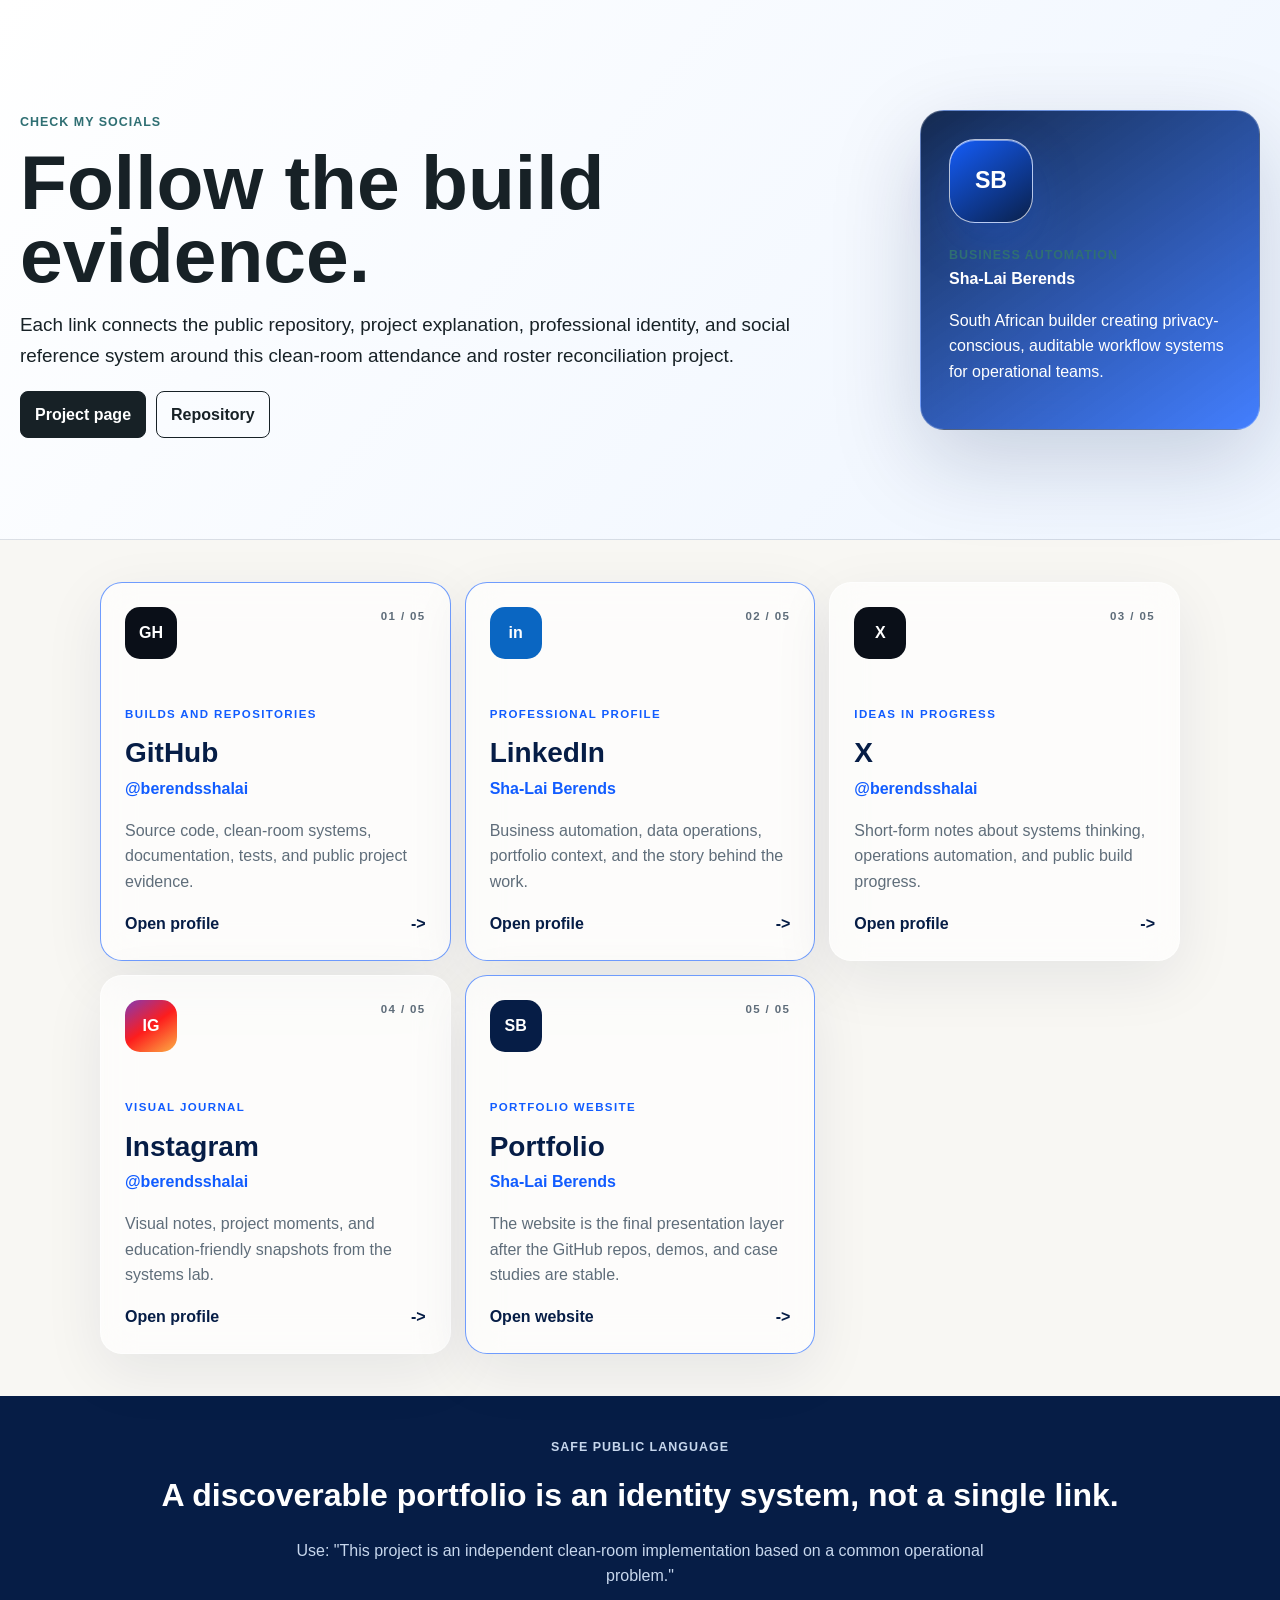
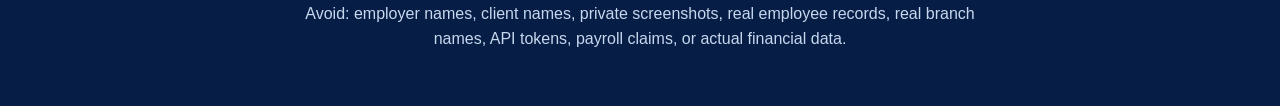
==== projects/attendance-reconciliation-engine/site/socials/index.html @ 1f8f73f0 "feat: sync roster review portfolio project" ====
<!doctype html>
<html lang="en">
  <head>
    <meta charset="utf-8" />
    <meta name="viewport" content="width=device-width, initial-scale=1" />
    <title>Check My Socials | Attendance Reconciliation Engine</title>
    <meta name="description" content="Glassmorphism social profile links and copy-ready social reference for the Attendance Reconciliation Engine by Sha-Lai Berends." />
    <link rel="stylesheet" href="../assets/styles.css" />
  </head>
  <body>
    <header class="socials-hero">
      <div class="wrap">
        <p class="eyebrow">Check my socials</p>
        <h1>Follow the build evidence.</h1>
        <p class="lede">Each link connects the public repository, project explanation, professional identity, and social reference system around this clean-room attendance and roster reconciliation project.</p>
        <div class="button-row">
          <a class="button primary" href="../">Project page</a>
          <a class="button" href="https://github.com/berendsshalai/attendance-reconciliation-engine">Repository</a>
        </div>
      </div>
      <aside class="profile-card" aria-label="Sha-Lai Berends profile summary">
        <span class="glass-logo" aria-hidden="true">SB</span>
        <span class="eyebrow">Business Automation</span>
        <strong>Sha-Lai Berends</strong>
        <p>South African builder creating privacy-conscious, auditable workflow systems for operational teams.</p>
      </aside>
    </header>

    <main>
      <section>
        <div class="wrap social-grid" aria-label="Sha-Lai Berends social and portfolio links">
          <a class="social-card featured" href="https://github.com/berendsshalai" target="_blank" rel="me noreferrer" aria-label="Open Sha-Lai Berends on GitHub">
            <div class="social-card-top"><span class="social-icon github">GH</span><small>01 / 05</small></div>
            <span class="social-signal">Builds and repositories</span>
            <h2>GitHub</h2>
            <strong>@berendsshalai</strong>
            <p>Source code, clean-room systems, documentation, tests, and public project evidence.</p>
            <span class="social-open">Open profile <span aria-hidden="true">-></span></span>
          </a>
          <a class="social-card featured" href="https://www.linkedin.com/in/sha-lai-berends" target="_blank" rel="me noreferrer" aria-label="Open Sha-Lai Berends on LinkedIn">
            <div class="social-card-top"><span class="social-icon linkedin">in</span><small>02 / 05</small></div>
            <span class="social-signal">Professional profile</span>
            <h2>LinkedIn</h2>
            <strong>Sha-Lai Berends</strong>
            <p>Business automation, data operations, portfolio context, and the story behind the work.</p>
            <span class="social-open">Open profile <span aria-hidden="true">-></span></span>
          </a>
          <a class="social-card" href="https://x.com/berendsshalai" target="_blank" rel="me noreferrer" aria-label="Open Sha-Lai Berends on X">
            <div class="social-card-top"><span class="social-icon x">X</span><small>03 / 05</small></div>
            <span class="social-signal">Ideas in progress</span>
            <h2>X</h2>
            <strong>@berendsshalai</strong>
            <p>Short-form notes about systems thinking, operations automation, and public build progress.</p>
            <span class="social-open">Open profile <span aria-hidden="true">-></span></span>
          </a>
          <a class="social-card" href="https://www.instagram.com/berendsshalai" target="_blank" rel="me noreferrer" aria-label="Open Sha-Lai Berends on Instagram">
            <div class="social-card-top"><span class="social-icon instagram">IG</span><small>04 / 05</small></div>
            <span class="social-signal">Visual journal</span>
            <h2>Instagram</h2>
            <strong>@berendsshalai</strong>
            <p>Visual notes, project moments, and education-friendly snapshots from the systems lab.</p>
            <span class="social-open">Open profile <span aria-hidden="true">-></span></span>
          </a>
          <a class="social-card featured" href="https://sha-lai-be-2a6c6108-shalaiberends.wix-site-host.com" target="_blank" rel="me noreferrer" aria-label="Open Sha-Lai Berends portfolio website">
            <div class="social-card-top"><span class="social-icon website">SB</span><small>05 / 05</small></div>
            <span class="social-signal">Portfolio website</span>
            <h2>Portfolio</h2>
            <strong>Sha-Lai Berends</strong>
            <p>The website is the final presentation layer after the GitHub repos, demos, and case studies are stable.</p>
            <span class="social-open">Open website <span aria-hidden="true">-></span></span>
          </a>
        </div>
      </section>

      <section class="socials-note">
        <div class="wrap">
          <p class="eyebrow">Safe public language</p>
          <h2>A discoverable portfolio is an identity system, not a single link.</h2>
          <p>Use: "This project is an independent clean-room implementation based on a common operational problem."</p>
          <p>Avoid: employer names, client names, private screenshots, real employee records, real branch names, API tokens, payroll claims, or actual financial data.</p>
        </div>
      </section>
    </main>
  </body>
</html>
---- projects/attendance-reconciliation-engine/site/assets/styles.css ----
:root {
  color: #172126;
  background: #f8f7f3;
  font-family: Arial, sans-serif;
  line-height: 1.6;
  --navy: #061d46;
  --blue: #115cff;
  --sky: #d7e8ff;
  --muted: #5f6d7a;
  --line: rgba(6, 29, 70, 0.14);
}

* {
  box-sizing: border-box;
}

body {
  margin: 0;
}

a {
  color: #205f63;
}

header,
section,
footer {
  padding: 42px 20px;
}

.wrap {
  max-width: 1080px;
  margin: 0 auto;
}

.hero {
  min-height: 76vh;
  display: grid;
  align-items: center;
  border-bottom: 1px solid #d8d4c8;
  background:
    radial-gradient(circle at 82% 18%, rgba(17, 92, 255, 0.12), transparent 28%),
    linear-gradient(130deg, #fff 0%, #eef5ff 100%);
}

.eyebrow {
  text-transform: uppercase;
  letter-spacing: 0.08em;
  font-weight: 700;
  color: #2f6f73;
  font-size: 0.78rem;
}

h1 {
  max-width: 920px;
  margin: 0;
  font-size: clamp(2.4rem, 6vw, 5.8rem);
  line-height: 0.95;
  letter-spacing: 0;
}

h2 {
  font-size: 2rem;
  margin: 0 0 16px;
}

h3 {
  margin: 0 0 8px;
}

.lede {
  max-width: 780px;
  font-size: 1.18rem;
}

.grid {
  display: grid;
  grid-template-columns: repeat(auto-fit, minmax(240px, 1fr));
  gap: 16px;
}

.card,
.panel {
  border: 1px solid #d8d4c8;
  border-radius: 8px;
  background: #fffefb;
  padding: 18px;
}

.metric {
  font-size: 2rem;
  font-weight: 800;
  display: block;
}

.flow {
  display: grid;
  grid-template-columns: repeat(auto-fit, minmax(150px, 1fr));
  gap: 10px;
}

.flow span {
  border: 1px solid #becfcf;
  background: #edf5f5;
  border-radius: 8px;
  padding: 12px;
  font-weight: 700;
}

code {
  background: #ece8dc;
  border-radius: 4px;
  padding: 2px 4px;
}

pre {
  overflow: auto;
  background: #172126;
  color: #f8f7f3;
  border-radius: 8px;
  padding: 16px;
}

.button-row {
  display: flex;
  flex-wrap: wrap;
  gap: 10px;
  margin-top: 20px;
}

.button {
  border: 1px solid #172126;
  border-radius: 8px;
  color: #172126;
  text-decoration: none;
  padding: 10px 14px;
  font-weight: 700;
}

.button.primary {
  background: #172126;
  color: #fff;
}

table {
  border-collapse: collapse;
  width: 100%;
  background: #fffefb;
}

th,
td {
  border: 1px solid #d8d4c8;
  padding: 10px;
  text-align: left;
  vertical-align: top;
}

th {
  background: #edf5f5;
}

footer {
  border-top: 1px solid #d8d4c8;
}

.identity-panel {
  margin-top: 28px;
  display: grid;
  grid-template-columns: 96px minmax(0, 1fr);
  gap: 18px;
  align-items: center;
  max-width: 560px;
  padding: 18px;
  border: 1px solid rgba(255, 255, 255, 0.58);
  border-radius: 22px;
  background: rgba(255, 255, 255, 0.48);
  box-shadow: 0 24px 90px rgba(6, 29, 70, 0.12);
  backdrop-filter: blur(18px);
}

.glass-logo {
  width: 84px;
  height: 84px;
  display: grid;
  place-items: center;
  border: 1px solid rgba(255, 255, 255, 0.7);
  border-radius: 26px;
  color: white;
  background:
    linear-gradient(145deg, rgba(17, 92, 255, 0.95), rgba(6, 29, 70, 0.95)),
    rgba(255, 255, 255, 0.28);
  box-shadow: inset 0 1px 0 rgba(255, 255, 255, 0.45), 0 18px 50px rgba(17, 92, 255, 0.22);
  font-size: 1.45rem;
  font-weight: 900;
}

.identity-panel strong {
  display: block;
  color: var(--navy);
  font-size: 1.05rem;
}

.identity-panel span {
  color: var(--muted);
  font-size: 0.92rem;
}

.socials-hero {
  min-height: 540px;
  display: grid;
  grid-template-columns: minmax(0, 1fr) 340px;
  gap: 56px;
  align-items: center;
  background: linear-gradient(130deg, #fff 0%, #eef5ff 100%);
  border-bottom: 1px solid var(--line);
}

.socials-hero .profile-card {
  min-height: 320px;
  display: flex;
  flex-direction: column;
  justify-content: flex-end;
  padding: 28px;
  border: 1px solid rgba(255, 255, 255, 0.25);
  border-radius: 24px;
  color: white;
  background:
    linear-gradient(145deg, rgba(6, 29, 70, 0.94), rgba(17, 92, 255, 0.78)),
    rgba(255, 255, 255, 0.2);
  box-shadow: 0 30px 90px rgba(6, 29, 70, 0.18);
  backdrop-filter: blur(20px);
}

.socials-hero .profile-card .glass-logo {
  margin-bottom: auto;
}

.social-grid {
  display: grid;
  grid-template-columns: repeat(3, minmax(0, 1fr));
  gap: 14px;
}

.social-card {
  min-height: 320px;
  display: flex;
  flex-direction: column;
  padding: 24px;
  border: 1px solid rgba(255, 255, 255, 0.6);
  border-radius: 22px;
  color: var(--navy);
  text-decoration: none;
  background: rgba(255, 255, 255, 0.64);
  box-shadow: 0 18px 60px rgba(6, 29, 70, 0.08);
  backdrop-filter: blur(16px);
  transition: transform 0.24s ease, border-color 0.24s ease, box-shadow 0.24s ease;
}

.social-card:hover {
  transform: translateY(-5px);
  border-color: rgba(17, 92, 255, 0.5);
  box-shadow: 0 30px 82px rgba(6, 29, 70, 0.14);
}

.social-card.featured {
  border-color: rgba(17, 92, 255, 0.6);
}

.social-card-top {
  display: flex;
  justify-content: space-between;
  align-items: flex-start;
}

.social-icon {
  width: 52px;
  height: 52px;
  display: grid;
  place-items: center;
  border-radius: 15px;
  color: white;
  background: var(--blue);
  font-weight: 900;
  letter-spacing: 0;
}

.social-icon.github,
.social-icon.x {
  background: #0a0f18;
}

.social-icon.linkedin {
  background: #0a66c2;
}

.social-icon.instagram {
  background: linear-gradient(145deg, #833ab4, #fd1d1d, #fcb045);
}

.social-icon.website {
  background: var(--navy);
}

.social-card small,
.social-signal {
  color: var(--muted);
  font-size: 0.72rem;
  font-weight: 800;
  text-transform: uppercase;
  letter-spacing: 0.12em;
}

.social-signal {
  margin-top: 46px;
  color: var(--blue);
}

.social-card h2 {
  margin: 8px 0 0;
  color: var(--navy);
  font-size: 1.75rem;
}

.social-card strong {
  color: var(--blue);
}

.social-card p {
  color: var(--muted);
}

.social-open {
  margin-top: auto;
  display: flex;
  justify-content: space-between;
  align-items: center;
  font-weight: 800;
}

.socials-note {
  text-align: center;
  color: white;
  background: var(--navy);
}

.socials-note h2 {
  color: white;
}

.socials-note p {
  max-width: 720px;
  margin: 0 auto 12px;
  color: #c7d7ed;
}

@media (max-width: 780px) {
  .identity-panel,
  .socials-hero {
    grid-template-columns: 1fr;
  }

  .social-grid {
    grid-template-columns: 1fr;
  }
}
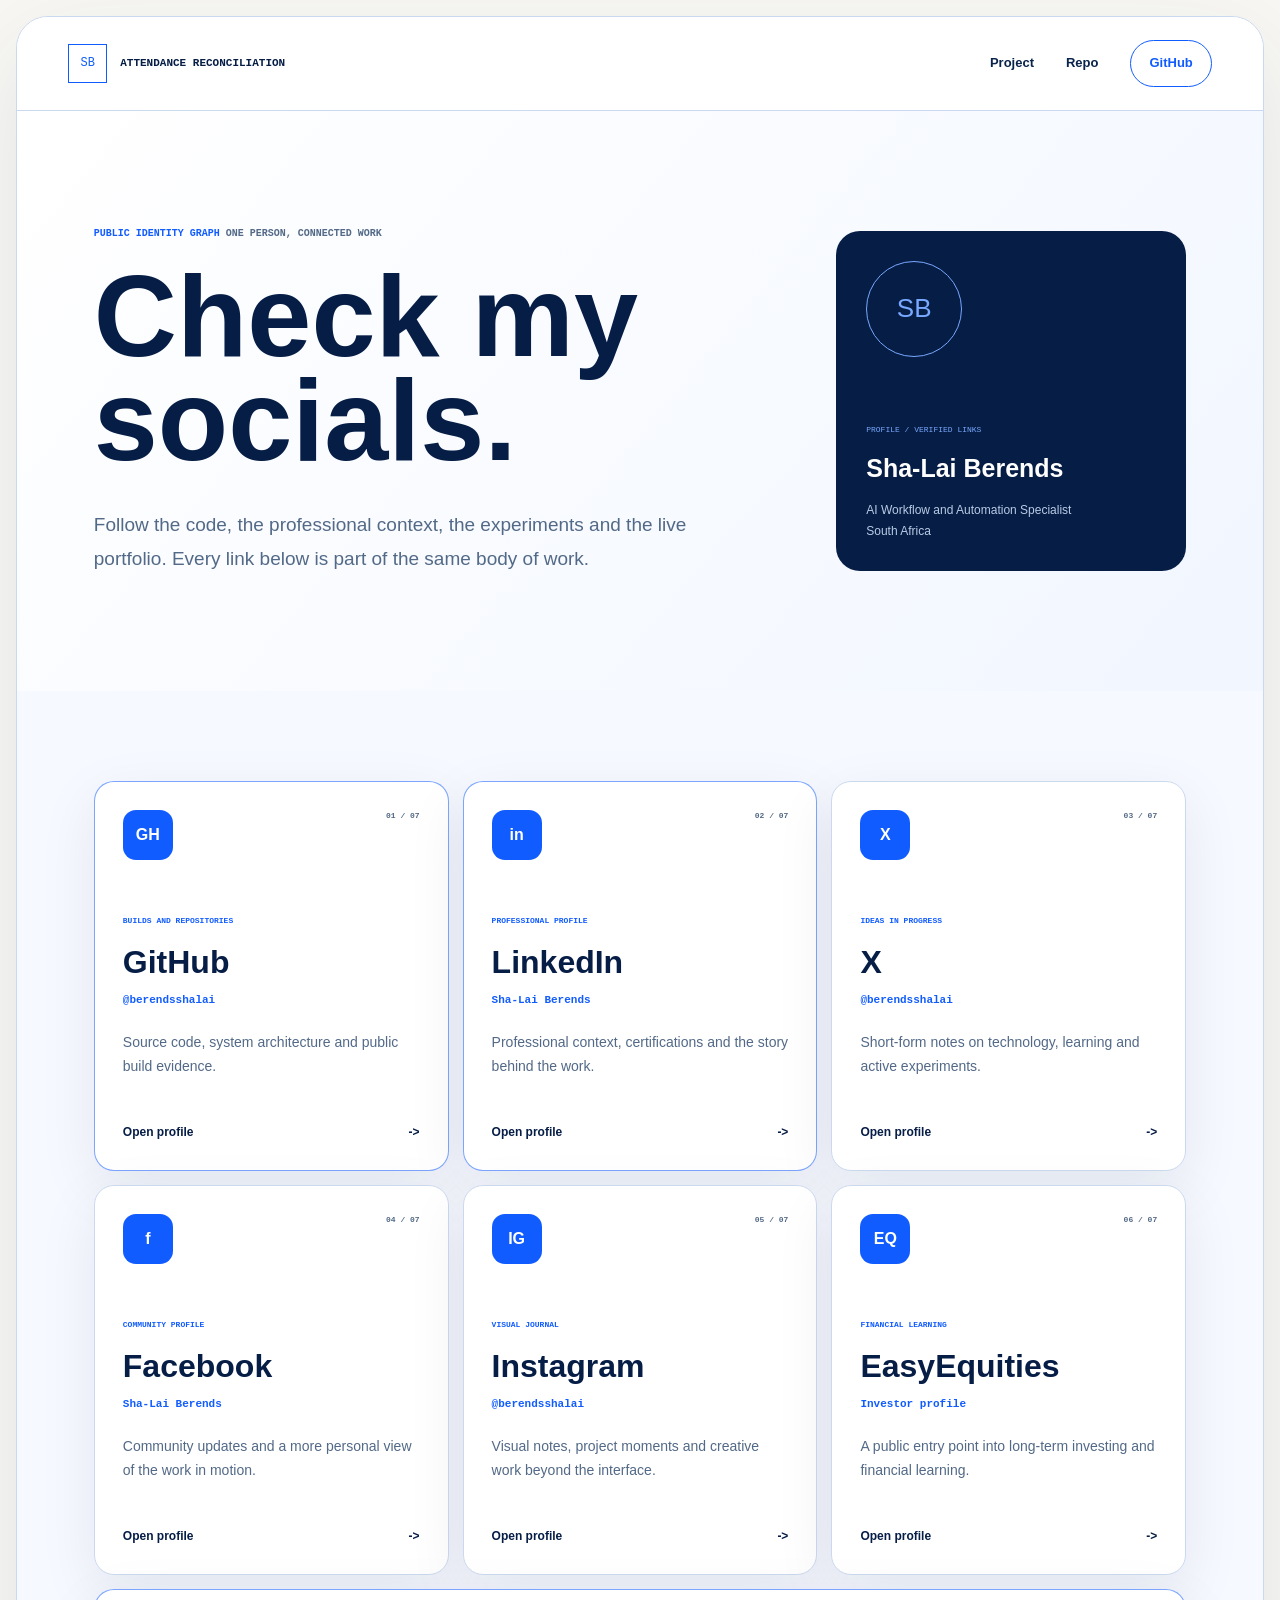
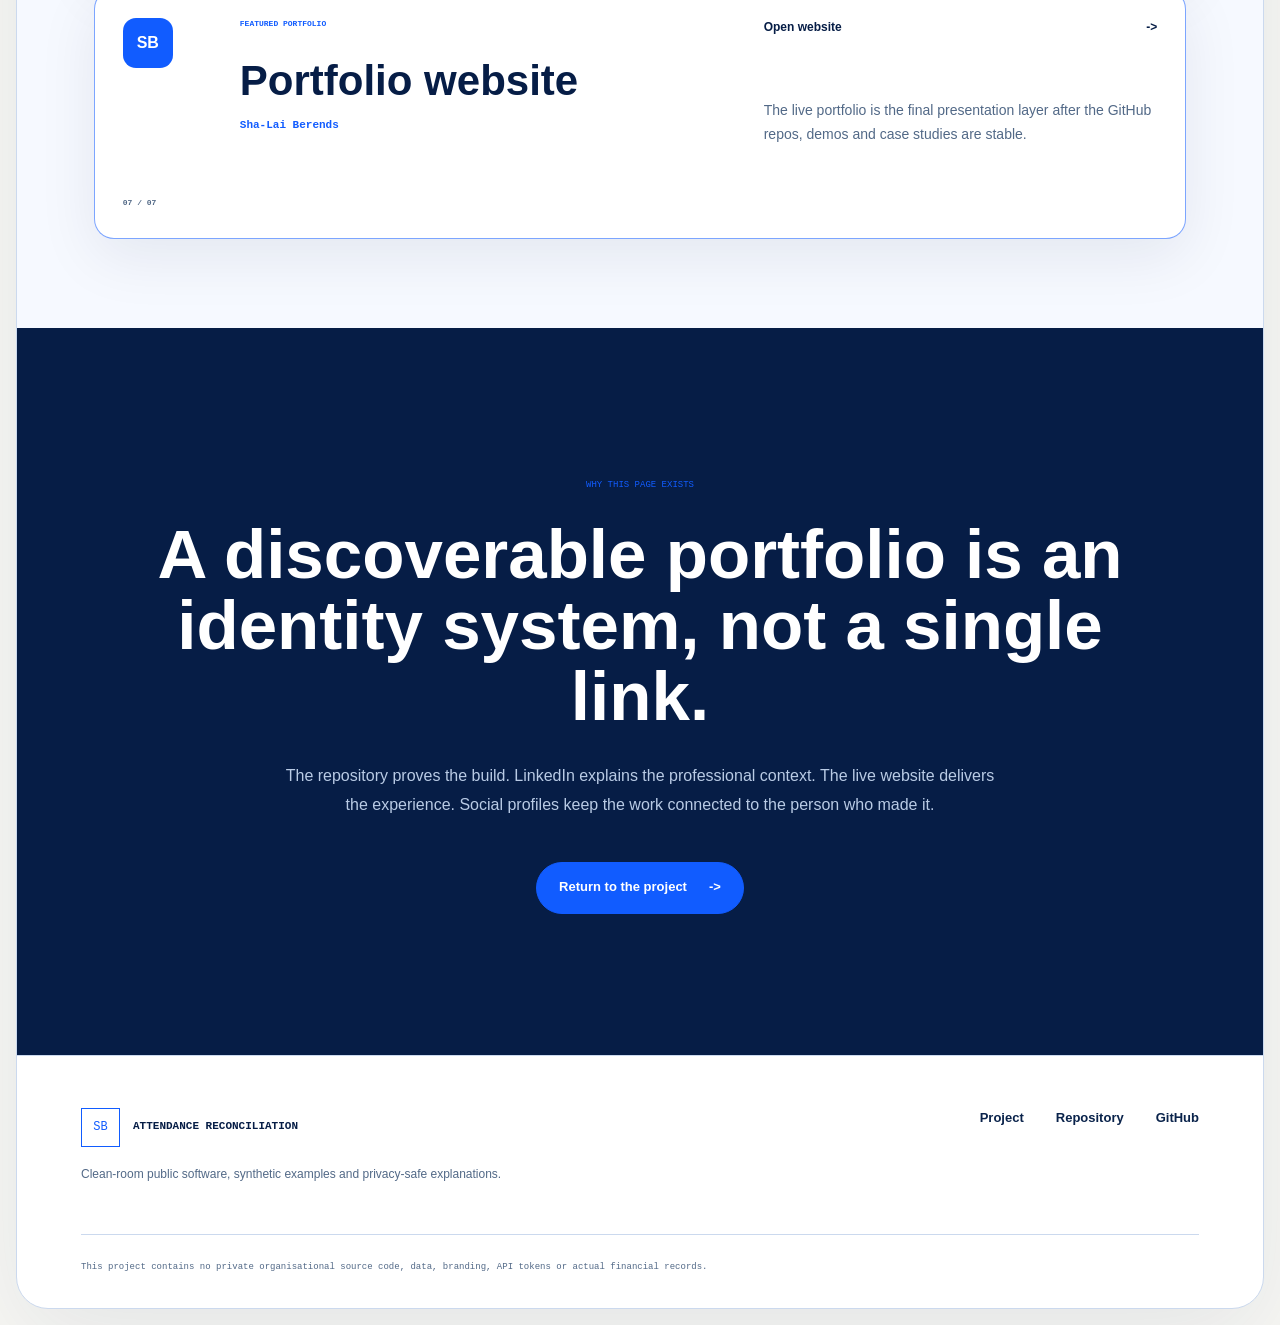
==== commit dcd5ad5f: "style: sync socials aesthetic in embedded project" ====
--- a/projects/attendance-reconciliation-engine/site/socials/index.html
+++ b/projects/attendance-reconciliation-engine/site/socials/index.html
@@ -4,82 +4,123 @@
     <meta charset="utf-8" />
     <meta name="viewport" content="width=device-width, initial-scale=1" />
     <title>Check My Socials | Attendance Reconciliation Engine</title>
-    <meta name="description" content="Glassmorphism social profile links and copy-ready social reference for the Attendance Reconciliation Engine by Sha-Lai Berends." />
+    <meta name="description" content="Social profile links and public identity graph for the Attendance Reconciliation Engine by Sha-Lai Berends." />
     <link rel="stylesheet" href="../assets/styles.css" />
   </head>
   <body>
-    <header class="socials-hero">
-      <div class="wrap">
-        <p class="eyebrow">Check my socials</p>
-        <h1>Follow the build evidence.</h1>
-        <p class="lede">Each link connects the public repository, project explanation, professional identity, and social reference system around this clean-room attendance and roster reconciliation project.</p>
-        <div class="button-row">
-          <a class="button primary" href="../">Project page</a>
-          <a class="button" href="https://github.com/berendsshalai/attendance-reconciliation-engine">Repository</a>
-        </div>
-      </div>
-      <aside class="profile-card" aria-label="Sha-Lai Berends profile summary">
-        <span class="glass-logo" aria-hidden="true">SB</span>
-        <span class="eyebrow">Business Automation</span>
-        <strong>Sha-Lai Berends</strong>
-        <p>South African builder creating privacy-conscious, auditable workflow systems for operational teams.</p>
-      </aside>
-    </header>
+    <div class="site-shell socials-shell">
+      <header class="site-header" aria-label="Site navigation">
+        <a class="wordmark" href="../" aria-label="Attendance Reconciliation Engine home">
+          <span>SB</span>
+          <strong>ATTENDANCE RECONCILIATION</strong>
+        </a>
+        <nav aria-label="Primary navigation">
+          <a href="../">Project</a>
+          <a href="https://github.com/berendsshalai/attendance-reconciliation-engine">Repo</a>
+          <a class="nav-cta" href="https://github.com/berendsshalai">GitHub</a>
+        </nav>
+      </header>
 
-    <main>
-      <section>
-        <div class="wrap social-grid" aria-label="Sha-Lai Berends social and portfolio links">
-          <a class="social-card featured" href="https://github.com/berendsshalai" target="_blank" rel="me noreferrer" aria-label="Open Sha-Lai Berends on GitHub">
-            <div class="social-card-top"><span class="social-icon github">GH</span><small>01 / 05</small></div>
+      <main>
+        <section class="socials-hero" aria-labelledby="socials-title">
+          <div>
+            <p class="eyebrow"><span>PUBLIC IDENTITY GRAPH</span> ONE PERSON, CONNECTED WORK</p>
+            <h1 id="socials-title">Check my socials.</h1>
+            <p>Follow the code, the professional context, the experiments and the live portfolio. Every link below is part of the same body of work.</p>
+          </div>
+          <aside aria-label="Sha-Lai Berends profile summary">
+            <div class="profile-monogram">SB</div>
+            <span>PROFILE / VERIFIED LINKS</span>
+            <strong>Sha-Lai Berends</strong>
+            <p>AI Workflow and Automation Specialist<br />South Africa</p>
+          </aside>
+        </section>
+
+        <section class="social-grid" aria-label="Sha-Lai Berends social and portfolio links">
+          <a class="social-card featured" href="https://github.com/berendsshalai" target="_blank" rel="me noreferrer" aria-label="Open Sha-Lai Berends on GitHub in a new tab">
+            <div class="social-card-top"><span class="social-icon social-icon-github">GH</span><small>01 / 07</small></div>
             <span class="social-signal">Builds and repositories</span>
             <h2>GitHub</h2>
             <strong>@berendsshalai</strong>
-            <p>Source code, clean-room systems, documentation, tests, and public project evidence.</p>
+            <p>Source code, system architecture and public build evidence.</p>
             <span class="social-open">Open profile <span aria-hidden="true">-></span></span>
           </a>
-          <a class="social-card featured" href="https://www.linkedin.com/in/sha-lai-berends" target="_blank" rel="me noreferrer" aria-label="Open Sha-Lai Berends on LinkedIn">
-            <div class="social-card-top"><span class="social-icon linkedin">in</span><small>02 / 05</small></div>
+
+          <a class="social-card featured" href="https://www.linkedin.com/in/sha-lai-berends" target="_blank" rel="me noreferrer" aria-label="Open Sha-Lai Berends on LinkedIn in a new tab">
+            <div class="social-card-top"><span class="social-icon social-icon-linkedin">in</span><small>02 / 07</small></div>
             <span class="social-signal">Professional profile</span>
             <h2>LinkedIn</h2>
             <strong>Sha-Lai Berends</strong>
-            <p>Business automation, data operations, portfolio context, and the story behind the work.</p>
+            <p>Professional context, certifications and the story behind the work.</p>
             <span class="social-open">Open profile <span aria-hidden="true">-></span></span>
           </a>
-          <a class="social-card" href="https://x.com/berendsshalai" target="_blank" rel="me noreferrer" aria-label="Open Sha-Lai Berends on X">
-            <div class="social-card-top"><span class="social-icon x">X</span><small>03 / 05</small></div>
+
+          <a class="social-card" href="https://x.com/berendsshalai" target="_blank" rel="me noreferrer" aria-label="Open Sha-Lai Berends on X in a new tab">
+            <div class="social-card-top"><span class="social-icon social-icon-x">X</span><small>03 / 07</small></div>
             <span class="social-signal">Ideas in progress</span>
             <h2>X</h2>
             <strong>@berendsshalai</strong>
-            <p>Short-form notes about systems thinking, operations automation, and public build progress.</p>
+            <p>Short-form notes on technology, learning and active experiments.</p>
             <span class="social-open">Open profile <span aria-hidden="true">-></span></span>
           </a>
-          <a class="social-card" href="https://www.instagram.com/berendsshalai" target="_blank" rel="me noreferrer" aria-label="Open Sha-Lai Berends on Instagram">
-            <div class="social-card-top"><span class="social-icon instagram">IG</span><small>04 / 05</small></div>
+
+          <a class="social-card" href="https://www.facebook.com/p/Sha-Lai-Berends-61591546301365/" target="_blank" rel="me noreferrer" aria-label="Open Sha-Lai Berends on Facebook in a new tab">
+            <div class="social-card-top"><span class="social-icon social-icon-facebook">f</span><small>04 / 07</small></div>
+            <span class="social-signal">Community profile</span>
+            <h2>Facebook</h2>
+            <strong>Sha-Lai Berends</strong>
+            <p>Community updates and a more personal view of the work in motion.</p>
+            <span class="social-open">Open profile <span aria-hidden="true">-></span></span>
+          </a>
+
+          <a class="social-card" href="https://www.instagram.com/berendsshalai" target="_blank" rel="me noreferrer" aria-label="Open Sha-Lai Berends on Instagram in a new tab">
+            <div class="social-card-top"><span class="social-icon social-icon-instagram">IG</span><small>05 / 07</small></div>
             <span class="social-signal">Visual journal</span>
             <h2>Instagram</h2>
             <strong>@berendsshalai</strong>
-            <p>Visual notes, project moments, and education-friendly snapshots from the systems lab.</p>
+            <p>Visual notes, project moments and creative work beyond the interface.</p>
             <span class="social-open">Open profile <span aria-hidden="true">-></span></span>
           </a>
-          <a class="social-card featured" href="https://sha-lai-be-2a6c6108-shalaiberends.wix-site-host.com" target="_blank" rel="me noreferrer" aria-label="Open Sha-Lai Berends portfolio website">
-            <div class="social-card-top"><span class="social-icon website">SB</span><small>05 / 05</small></div>
-            <span class="social-signal">Portfolio website</span>
-            <h2>Portfolio</h2>
+
+          <a class="social-card" href="https://bit.ly/3sA5312" target="_blank" rel="me noreferrer" aria-label="Open Sha-Lai Berends EasyEquities profile in a new tab">
+            <div class="social-card-top"><span class="social-icon social-icon-easyequities">EQ</span><small>06 / 07</small></div>
+            <span class="social-signal">Financial learning</span>
+            <h2>EasyEquities</h2>
+            <strong>Investor profile</strong>
+            <p>A public entry point into long-term investing and financial learning.</p>
+            <span class="social-open">Open profile <span aria-hidden="true">-></span></span>
+          </a>
+
+          <a class="social-card featured" href="https://sha-lai-be-2a6c6108-shalaiberends.wix-site-host.com" target="_blank" rel="me noreferrer" aria-label="Open Sha-Lai Berends portfolio website in a new tab">
+            <div class="social-card-top"><span class="social-icon social-icon-website">SB</span><small>07 / 07</small></div>
+            <span class="social-signal">Featured portfolio</span>
+            <h2>Portfolio website</h2>
             <strong>Sha-Lai Berends</strong>
-            <p>The website is the final presentation layer after the GitHub repos, demos, and case studies are stable.</p>
+            <p>The live portfolio is the final presentation layer after the GitHub repos, demos and case studies are stable.</p>
             <span class="social-open">Open website <span aria-hidden="true">-></span></span>
           </a>
+        </section>
+
+        <section class="socials-note" aria-labelledby="socials-note-title">
+          <span>WHY THIS PAGE EXISTS</span>
+          <h2 id="socials-note-title">A discoverable portfolio is an identity system, not a single link.</h2>
+          <p>The repository proves the build. LinkedIn explains the professional context. The live website delivers the experience. Social profiles keep the work connected to the person who made it.</p>
+          <a href="../" class="button button-primary">Return to the project <span aria-hidden="true">-></span></a>
+        </section>
+      </main>
+
+      <footer class="site-footer">
+        <div>
+          <a class="wordmark" href="../"><span>SB</span><strong>ATTENDANCE RECONCILIATION</strong></a>
+          <p>Clean-room public software, synthetic examples and privacy-safe explanations.</p>
         </div>
-      </section>
-
-      <section class="socials-note">
-        <div class="wrap">
-          <p class="eyebrow">Safe public language</p>
-          <h2>A discoverable portfolio is an identity system, not a single link.</h2>
-          <p>Use: "This project is an independent clean-room implementation based on a common operational problem."</p>
-          <p>Avoid: employer names, client names, private screenshots, real employee records, real branch names, API tokens, payroll claims, or actual financial data.</p>
-        </div>
-      </section>
-    </main>
+        <nav aria-label="Footer navigation">
+          <a href="../">Project</a>
+          <a href="https://github.com/berendsshalai/attendance-reconciliation-engine">Repository</a>
+          <a href="https://github.com/berendsshalai">GitHub</a>
+        </nav>
+        <small>This project contains no private organisational source code, data, branding, API tokens or actual financial records.</small>
+      </footer>
+    </div>
   </body>
 </html>
--- a/projects/attendance-reconciliation-engine/site/assets/styles.css
+++ b/projects/attendance-reconciliation-engine/site/assets/styles.css
@@ -364,3 +364,513 @@
     grid-template-columns: 1fr;
   }
 }
+
+/* Reference socials system: aligned to berendsshalai-project-systemtoportfolio/socials. */
+.site-shell {
+  width: min(1500px, calc(100% - 32px));
+  margin: 16px auto;
+  background: #fff;
+  border: 1px solid #cbd9ee;
+  border-radius: 32px;
+  overflow: hidden;
+  box-shadow: 0 30px 100px rgba(17, 54, 111, 0.09);
+}
+
+.site-header {
+  min-height: 94px;
+  padding: 20px clamp(24px, 4vw, 68px);
+  display: flex;
+  justify-content: space-between;
+  align-items: center;
+  border-bottom: 1px solid #cbd9ee;
+  background: rgba(255, 255, 255, 0.92);
+  backdrop-filter: blur(18px);
+}
+
+.wordmark {
+  display: inline-flex;
+  align-items: center;
+  gap: 13px;
+  color: #061d46;
+  text-decoration: none;
+}
+
+.wordmark span {
+  width: 39px;
+  height: 39px;
+  display: grid;
+  place-items: center;
+  border: 1px solid #115cff;
+  color: #115cff;
+  font-family: Consolas, monospace;
+  font-size: 12px;
+}
+
+.wordmark strong {
+  color: #061d46;
+  font-family: Consolas, monospace;
+  font-size: 11px;
+  letter-spacing: 0;
+}
+
+.site-header nav,
+.site-footer nav {
+  display: flex;
+  align-items: center;
+  gap: clamp(18px, 2.5vw, 42px);
+}
+
+.site-header nav a,
+.site-footer nav a {
+  color: #0a234b;
+  text-decoration: none;
+  font-size: 13px;
+  font-weight: 700;
+}
+
+.site-header nav a:hover,
+.site-footer nav a:hover {
+  color: #115cff;
+}
+
+.site-header .nav-cta {
+  padding: 12px 18px;
+  border: 1px solid #115cff;
+  border-radius: 999px;
+  color: #115cff;
+}
+
+.socials-shell .eyebrow {
+  margin: 0 0 24px;
+  color: #526987;
+  font-family: Consolas, monospace;
+  font-size: 10px;
+  line-height: 1.5;
+  letter-spacing: 0;
+}
+
+.socials-shell .eyebrow span,
+.socials-note > span {
+  color: #115cff;
+}
+
+.socials-shell .button {
+  min-height: 52px;
+  padding: 0 22px;
+  display: inline-flex;
+  align-items: center;
+  justify-content: center;
+  gap: 22px;
+  border-radius: 999px;
+  text-decoration: none;
+  font-size: 13px;
+  font-weight: 800;
+  transition: transform 0.25s ease, background-color 0.25s ease, color 0.25s ease;
+}
+
+.socials-shell .button:hover {
+  transform: translateY(-2px);
+}
+
+.socials-shell .button-primary {
+  color: white;
+  background: #115cff;
+  border: 1px solid #115cff;
+}
+
+.socials-shell .button-primary:hover {
+  background: #061d46;
+  border-color: #061d46;
+}
+
+.socials-shell .socials-hero {
+  min-height: 520px;
+  padding: clamp(70px, 9vw, 130px) clamp(24px, 6vw, 96px);
+  display: grid;
+  grid-template-columns: 1fr 350px;
+  gap: 80px;
+  align-items: center;
+  background: linear-gradient(130deg, #fff 0%, #f1f6ff 100%);
+  border-bottom: 0;
+}
+
+.socials-hero h1 {
+  margin: 0;
+  color: #061d46;
+  font-size: clamp(64px, 9vw, 138px);
+  line-height: 0.9;
+  letter-spacing: 0;
+}
+
+.socials-hero > div > p:last-child {
+  max-width: 700px;
+  margin: 35px 0 0;
+  color: #526987;
+  font-size: 19px;
+  line-height: 1.8;
+}
+
+.socials-hero aside {
+  min-height: 340px;
+  padding: 30px;
+  display: flex;
+  flex-direction: column;
+  justify-content: flex-end;
+  color: white;
+  border-radius: 24px;
+  background: #061d46;
+}
+
+.profile-monogram {
+  width: 96px;
+  height: 96px;
+  margin: 0 0 auto;
+  display: grid;
+  place-items: center;
+  border: 1px solid #79a8ff;
+  border-radius: 50%;
+  color: #79a8ff;
+  font-size: 26px;
+}
+
+.socials-hero aside > span {
+  color: #79a8ff;
+  font-family: Consolas, monospace;
+  font-size: 8px;
+  letter-spacing: 0;
+}
+
+.socials-hero aside > strong {
+  margin-top: 11px;
+  font-size: 25px;
+}
+
+.socials-hero aside p {
+  margin: 12px 0 0;
+  color: #b9cbe5;
+  font-size: 12px;
+  line-height: 1.7;
+}
+
+.socials-shell .social-grid {
+  padding: clamp(60px, 7vw, 105px) clamp(24px, 6vw, 96px);
+  display: grid;
+  grid-template-columns: repeat(3, 1fr);
+  gap: 14px;
+  background: #f6f9ff;
+}
+
+.socials-shell .social-card {
+  min-height: 390px;
+  padding: 28px;
+  display: flex;
+  flex-direction: column;
+  color: #061d46;
+  border: 1px solid #cbd9ee;
+  border-radius: 20px;
+  background: white;
+  text-decoration: none;
+  transition: transform 0.28s ease, border-color 0.28s ease, box-shadow 0.28s ease;
+}
+
+.socials-shell .social-card:hover {
+  transform: translateY(-5px);
+  border-color: #115cff;
+  box-shadow: 0 24px 60px rgba(11, 50, 105, 0.1);
+}
+
+.socials-shell .social-card.featured {
+  border-color: rgba(17, 92, 255, 0.55);
+}
+
+.socials-shell .social-card-top {
+  display: flex;
+  justify-content: space-between;
+  align-items: start;
+}
+
+.socials-shell .social-card-top small {
+  font-family: Consolas, monospace;
+  font-size: 8px;
+  color: #526987;
+  letter-spacing: 0;
+}
+
+.socials-shell .social-icon {
+  width: 50px;
+  height: 50px;
+  display: grid;
+  place-items: center;
+  color: white;
+  border-radius: 13px;
+  background: #115cff;
+  font-weight: 800;
+}
+
+.social-icon-github,
+.social-icon-x {
+  background: #0a0f18;
+}
+
+.social-icon-linkedin,
+.social-icon-facebook {
+  background: #0a66c2;
+}
+
+.social-icon-instagram {
+  background: linear-gradient(145deg, #833ab4, #fd1d1d, #fcb045);
+}
+
+.social-icon-easyequities {
+  background: #623bd3;
+}
+
+.social-icon-website {
+  background: #061d46;
+}
+
+.socials-shell .social-signal {
+  margin-top: 55px;
+  color: #115cff;
+  font-family: Consolas, monospace;
+  font-size: 8px;
+  letter-spacing: 0;
+  text-transform: uppercase;
+}
+
+.socials-shell .social-card h2 {
+  margin: 10px 0 0;
+  color: #061d46;
+  font-size: 32px;
+  letter-spacing: 0;
+}
+
+.socials-shell .social-card > strong {
+  margin-top: 3px;
+  color: #115cff;
+  font-family: Consolas, monospace;
+  font-size: 11px;
+}
+
+.socials-shell .social-card > p {
+  margin: 22px 0 30px;
+  color: #526987;
+  line-height: 1.7;
+  font-size: 14px;
+}
+
+.socials-shell .social-open {
+  margin-top: auto;
+  display: flex;
+  justify-content: space-between;
+  align-items: center;
+  font-size: 12px;
+  font-weight: 800;
+}
+
+.socials-shell .social-card:last-child {
+  grid-column: 1 / -1;
+  min-height: 250px;
+  display: grid;
+  grid-template-columns: 85px minmax(230px, 1fr) minmax(260px, 0.8fr);
+  grid-template-rows: auto auto 1fr;
+  column-gap: 32px;
+  align-items: start;
+}
+
+.socials-shell .social-card:last-child .social-card-top {
+  grid-row: 1 / 4;
+  flex-direction: column;
+  height: 100%;
+}
+
+.socials-shell .social-card:last-child .social-signal {
+  grid-column: 2;
+  margin-top: 0;
+}
+
+.socials-shell .social-card:last-child h2 {
+  grid-column: 2;
+  margin-top: 10px;
+  font-size: 42px;
+}
+
+.socials-shell .social-card:last-child > strong {
+  grid-column: 2;
+}
+
+.socials-shell .social-card:last-child > p {
+  grid-column: 3;
+  grid-row: 2 / 4;
+  margin: 0;
+  align-self: center;
+}
+
+.socials-shell .social-card:last-child .social-open {
+  grid-column: 3;
+  grid-row: 1;
+  margin: 0;
+}
+
+.socials-shell .socials-note {
+  padding: clamp(90px, 11vw, 160px) clamp(24px, 10vw, 160px);
+  text-align: center;
+  color: white;
+  background: #061d46;
+}
+
+.socials-note > span {
+  font-family: Consolas, monospace;
+  font-size: 9px;
+  letter-spacing: 0;
+}
+
+.socials-note h2 {
+  max-width: 1050px;
+  margin: 24px auto 0;
+  color: white;
+  font-size: clamp(42px, 5.4vw, 78px);
+  line-height: 1.03;
+  letter-spacing: 0;
+}
+
+.socials-note > p {
+  max-width: 730px;
+  margin: 30px auto 0;
+  color: #b9cbe5;
+  line-height: 1.8;
+}
+
+.socials-note .button {
+  margin-top: 42px;
+}
+
+.site-footer {
+  padding: 52px clamp(24px, 5vw, 76px) 34px;
+  display: grid;
+  grid-template-columns: 1fr auto;
+  gap: 50px;
+  align-items: start;
+  border-top: 1px solid #cbd9ee;
+}
+
+.site-footer p {
+  margin: 18px 0 0;
+  color: #526987;
+  font-size: 12px;
+}
+
+.site-footer small {
+  grid-column: 1 / -1;
+  padding-top: 25px;
+  border-top: 1px solid #cbd9ee;
+  color: #526987;
+  font-family: Consolas, monospace;
+  font-size: 9px;
+}
+
+@media (max-width: 1100px) {
+  .socials-shell .social-grid {
+    grid-template-columns: repeat(2, 1fr);
+  }
+}
+
+@media (max-width: 760px) {
+  .site-shell {
+    width: 100%;
+    margin: 0;
+    border: 0;
+    border-radius: 0;
+  }
+
+  .site-header {
+    min-height: 78px;
+    padding: 16px 20px;
+  }
+
+  .wordmark strong {
+    display: none;
+  }
+
+  .site-header nav {
+    gap: 12px;
+  }
+
+  .site-header nav > a:not(.nav-cta) {
+    display: none;
+  }
+
+  .site-header .nav-cta {
+    padding: 10px 13px;
+    font-size: 11px;
+  }
+
+  .socials-shell .socials-hero {
+    padding: 70px 22px;
+    grid-template-columns: 1fr;
+    gap: 45px;
+  }
+
+  .socials-hero h1 {
+    font-size: 65px;
+  }
+
+  .socials-hero aside {
+    min-height: 300px;
+  }
+
+  .socials-shell .social-grid {
+    padding: 60px 22px;
+    grid-template-columns: 1fr;
+  }
+
+  .socials-shell .social-card {
+    min-height: 360px;
+  }
+
+  .socials-shell .social-card:last-child {
+    grid-column: auto;
+    min-height: 360px;
+    display: flex;
+  }
+
+  .socials-shell .social-card:last-child .social-card-top {
+    flex-direction: row;
+    height: auto;
+  }
+
+  .socials-shell .social-card:last-child .social-signal {
+    margin-top: 55px;
+  }
+
+  .socials-shell .social-card:last-child h2 {
+    margin-top: 10px;
+    font-size: 32px;
+  }
+
+  .socials-shell .social-card:last-child > p {
+    margin: 22px 0 30px;
+  }
+
+  .socials-shell .social-card:last-child .social-open {
+    margin-top: auto;
+  }
+
+  .socials-shell .socials-note {
+    padding: 90px 22px;
+  }
+
+  .site-footer {
+    grid-template-columns: 1fr;
+    padding: 42px 22px 28px;
+  }
+
+  .site-footer nav {
+    flex-wrap: wrap;
+    gap: 18px;
+  }
+
+  .site-footer small {
+    grid-column: auto;
+  }
+}
